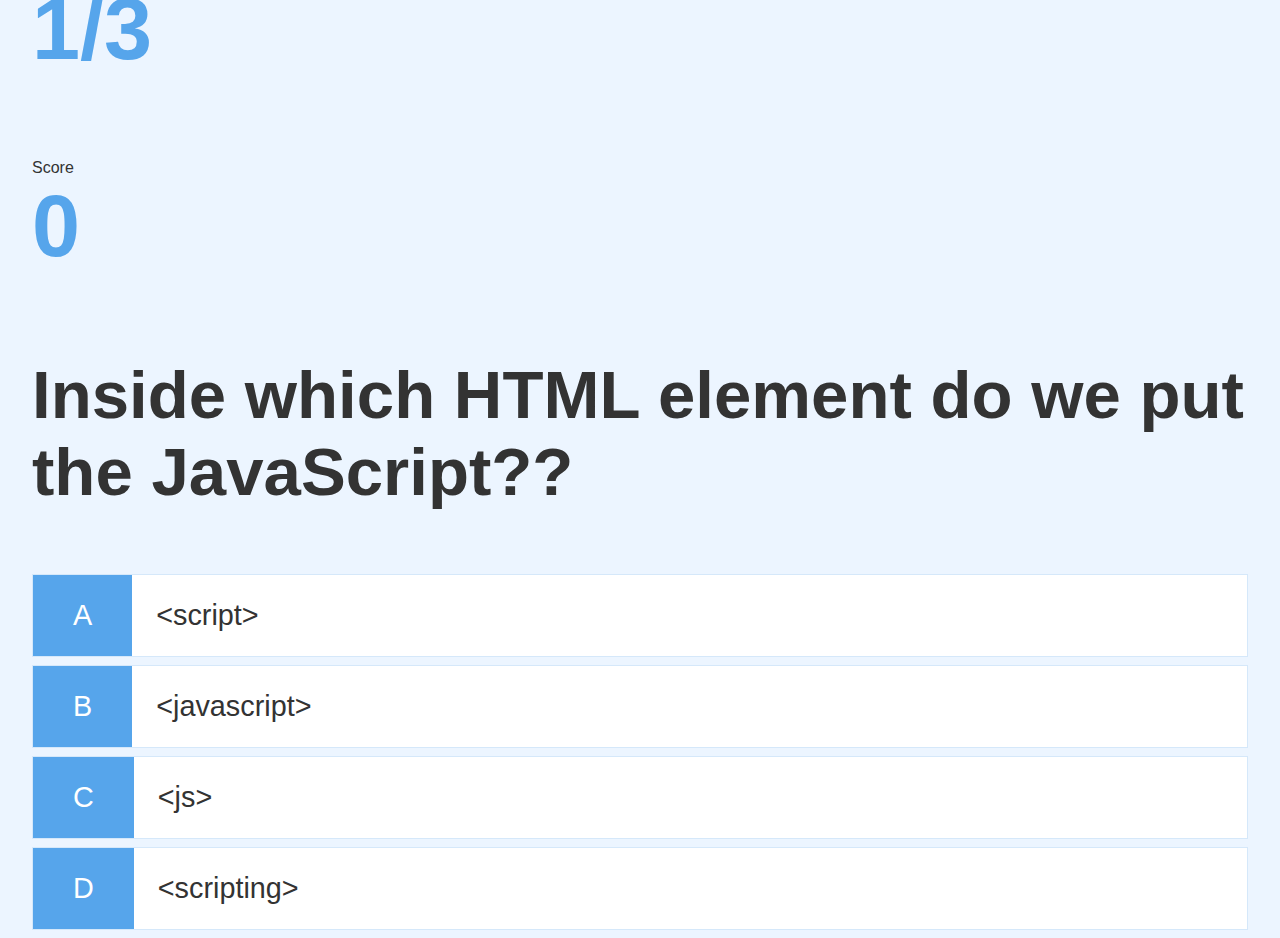
==== game.html @ 916130a7 "dosyalar" ====
<!DOCTYPE html>
<html lang="en">
<head>
    <meta charset="UTF-8">
    <meta name="viewport" content="width=device-width, initial-scale=1.0">
    <title>Quick Quiz - Oyna</title>
    <link rel="stylesheet" href="style.css">
    <link rel="stylesheet" href="game.css">
</head>
<body>

    <div class="container">
        <div id="game" class="justify-center flex-column">
          <div id="hud">
            <div id="hud-item">
              <p class="hud-prefix">
                Question
              </p>
              <h1 class="hud-main-text" id="questionCounter">
                1/3
              </h1>
            </div>
            <div id="hud-item">
              <p class="hud-prefix">
                Score
              </p>
              <h1 class="hud-main-text" id="score">
                0
              </h1>
            </div>
          </div>
          <h2 id="question">Sorunun cevabı nedir?</h2>
          <div class="choice-container">
            <p class="choice-prefix">A</p>
            <p class="choice-text" data-number="1">Seçim 1</p>
          </div>
          <div class="choice-container">
            <p class="choice-prefix">B</p>
            <p class="choice-text" data-number="2">Seçim 2</p>
          </div>
          <div class="choice-container">
            <p class="choice-prefix">C</p>
            <p class="choice-text" data-number="3">Seçim 3</p>
          </div>
          <div class="choice-container">
            <p class="choice-prefix">D</p>
            <p class="choice-text" data-number="4">Seçim 4</p>
          </div>
        </div>
      </div>


    <script src="script.js"></script>
</body>
</html>
---- style.css ----
:root {
    background-color: #ecf5ff;
}

* {

    box-sizing: border-box;
    margin: 0;
    padding: 0;
    color: #333;
    font-family: Arial, Helvetica, sans-serif;
}

h1,
h2,
h3,
h4 {
  margin-bottom: 1rem;
}

h1 {
  font-size: 5.4rem;
  color: #56a5eb;
  margin-bottom: 5rem;
}

h1 > span {
  font-size: 2.4rem;
  font-weight: 500;
}

h2 {
  font-size: 4.2rem;
  margin-bottom: 4rem;
  font-weight: 700;
}

h3 {
  font-size: 2.8rem;
  font-weight: 500;
}


.container {
    width:100vw; 
    height: 100vh; /* sayfanın tamamını kapla. */
    display: flex;
    justify-content: center;
    align-items: center;
    max-width: 80rem;
    margin: 0 auto;
    padding: 2rem;
}

.container > * {
    width: 100%;
}

.flex-column {
    display: flex;
    flex-direction: column;
}


.flex-center {
    justify-content: center;
    align-items: center;
}

.justify-center {
    justify-content: center;
}

.text-center {
    text-align: center;
}

.hidden {
    display: none;
}

/* BUTTONS */
.btn {
    font-size: 1.8rem;
    padding: 1rem 0;
    width: 20rem;
    text-align: center;
    border: 0.1rem solid #56a5eb;
    margin-bottom: 1rem;
    text-decoration: none;
    color: #56a5eb;
    background-color: white;
  }
  
  .btn:hover {
    cursor: pointer;
    box-shadow: 0 0.4rem 1.4rem 0 rgba(86, 185, 235, 0.5);
    transform: translateY(-0.1rem);
    transition: transform 150ms;
    color: white;
    background-color:#56a5eb ;
  }
  
  .btn[disabled]:hover {
    cursor: not-allowed;
    box-shadow: none;
    transform: none;
  }
---- game.css ----
.choice-container {

    display: flex;
    margin-bottom: 0.5rem;
    width: 100%;
    font-size: 1.8rem;
    border: 0.1rem solid rgb(86,165,235, 0.25);
    background-color: white;
}


.choice-prefix {
    padding: 1.5rem 2.5rem;
    background-color: #56a5eb;
    color: white;
}

.choice-text {
    padding: 1.5rem;
    width: 100%;
}

.choice-container:hover {
    cursor: pointer;
    box-shadow: 0 0.4rem 1.4rem 0 rgba(86, 185, 235, 0.5);
    transform: translateY(-0.1rem);
    transition: transform 150ms;
    color: white;
  }


  .correct {

    background-color: #28a745;
  }

  .incorrect {
    background-color: #dc3545;
  }

  /* HUD */
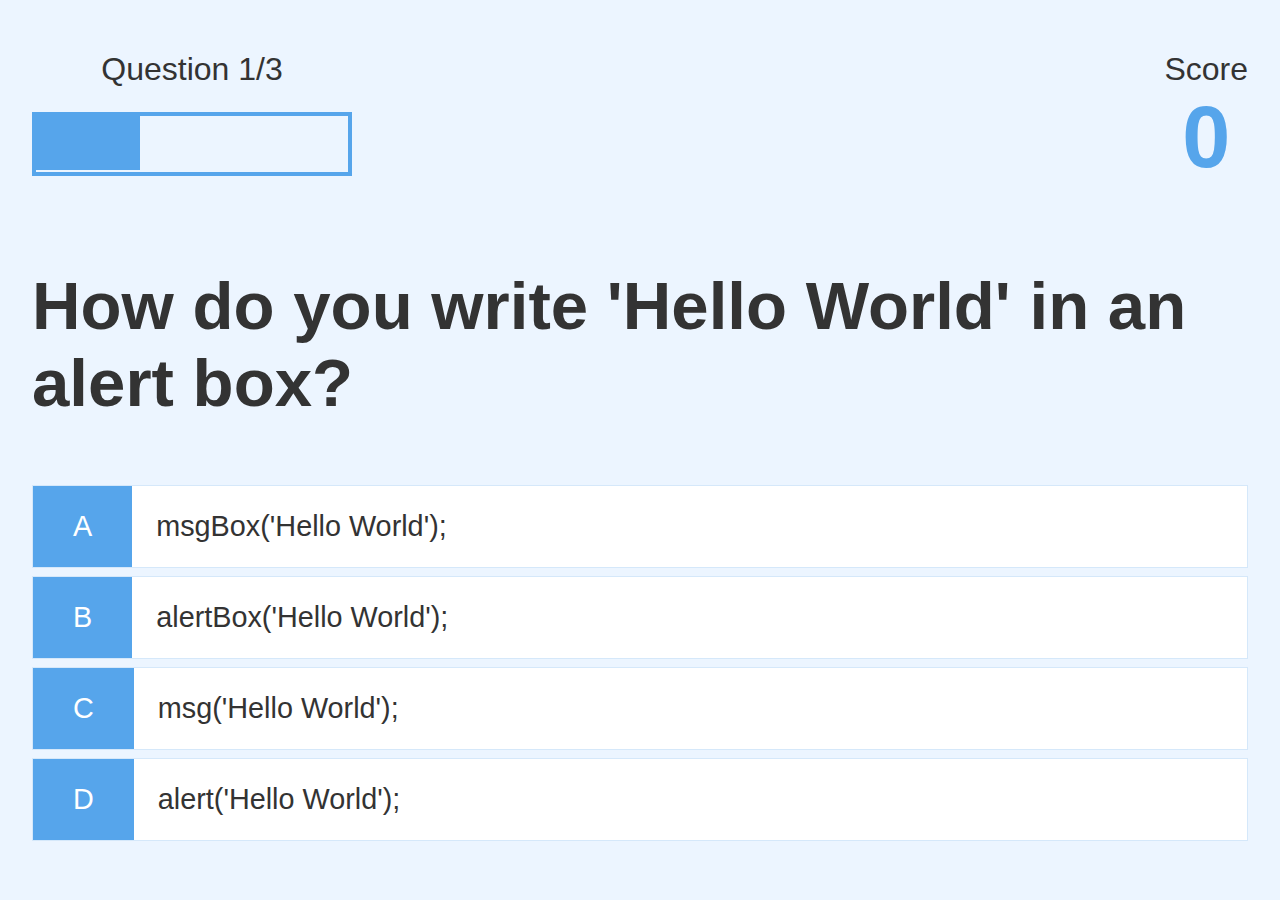
==== commit 9163f83f: "Son Kayıt" ====
--- a/game.html
+++ b/game.html
@@ -13,12 +13,14 @@
         <div id="game" class="justify-center flex-column">
           <div id="hud">
             <div id="hud-item">
-              <p class="hud-prefix">
+              <p id="progressText" class="hud-prefix">
                 Question
               </p>
-              <h1 class="hud-main-text" id="questionCounter">
-                1/3
-              </h1>
+              <div id="progressBar">
+                <div id="progressBarFull">
+
+                </div>
+              </div>
             </div>
             <div id="hud-item">
               <p class="hud-prefix">
--- a/style.css
+++ b/style.css
@@ -105,4 +105,29 @@
     cursor: not-allowed;
     box-shadow: none;
     transform: none;
-  }+  }
+
+
+  /* FORMS */
+
+form {
+  width: 100%;
+  display: flex;
+  flex-direction: column;
+  align-items: center;
+}
+
+input {
+
+  margin-bottom: 1rem;
+  width: 20rem;
+  padding: 1.5rem;
+  font-size: 1.8rem;
+  border: none;
+  box-shadow: 0 0.1rem 1.4rem 0 rgba(86, 185, 235, 0.5);
+}
+
+input::placeholder {
+
+  color: #aaa;
+}--- a/game.css
+++ b/game.css
@@ -38,4 +38,34 @@
     background-color: #dc3545;
   }
 
-  /* HUD */+  /* HUD */
+
+#hud{
+  display:flex;
+  justify-content: space-between;
+}
+
+.hud-prefix {
+  text-align: center;
+  font-size: 2rem;
+
+}
+
+.hud-main-text {
+  text-align: center;
+}
+
+#progressBar {
+  width: 20rem;
+  height: 4rem;
+  border: 0.3rem solid #56a5eb;
+  margin-top: 1.5rem;
+}
+
+#progressBarFull {  
+
+  height: 3.4rem;
+  background-color: #56a5eb;
+  width: 0%;
+
+}